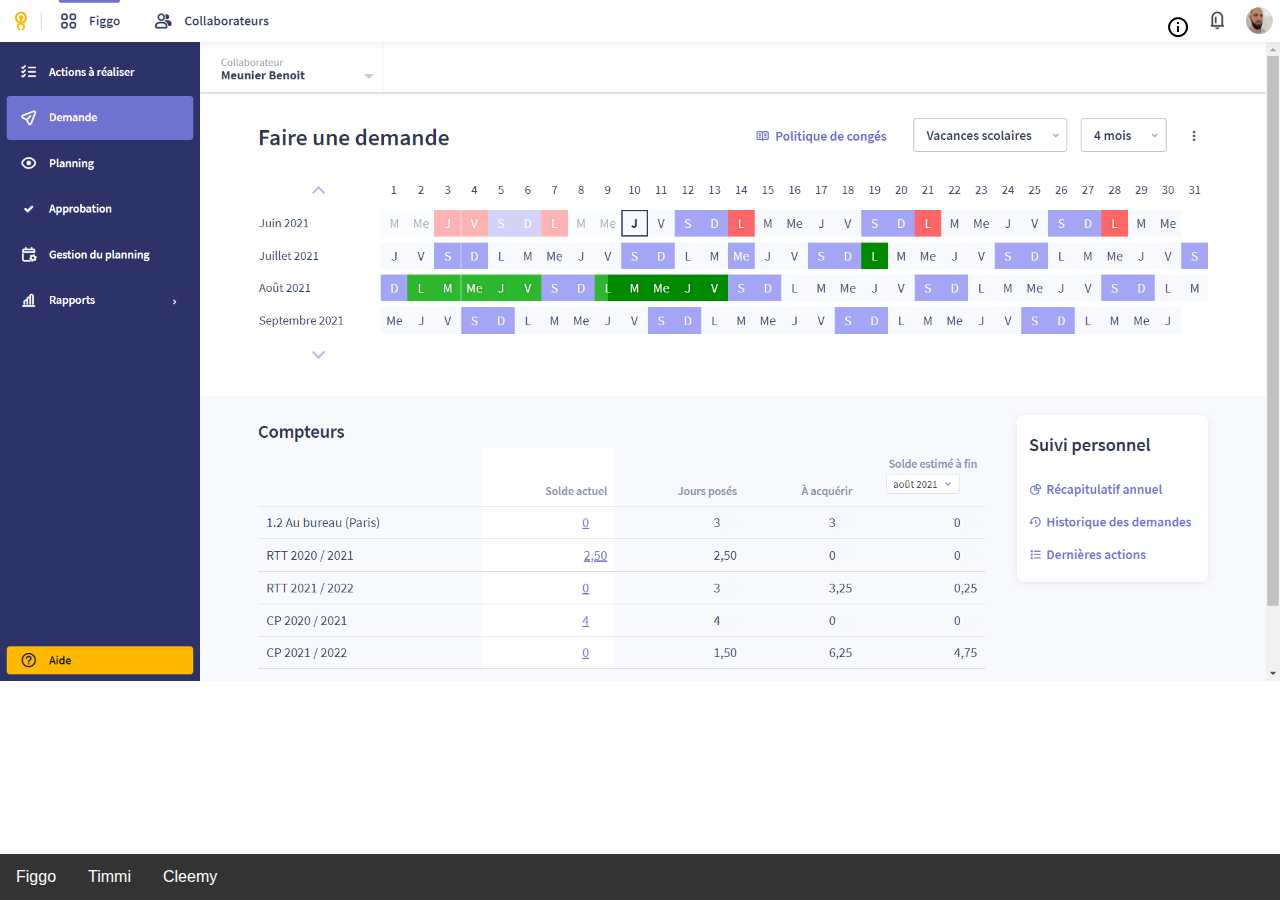
==== index.html @ 6688a510 "bme" ====
<!doctype html>
<html class="no-js" lang="en">

<head>
    <meta charset="utf-8">
    
    <!--====== Title ======-->
    <title>Smash - Bootstrap Business Template</title>
    
    <meta name="description" content="">
    <meta name="viewport" content="width=device-width, initial-scale=1">

    <!--====== Style CSS ======-->
    <link rel="stylesheet" href="css/mystyle.css">
    
    <!--====== Comm in app ======-->
    <!--====== Beamer ======-->
    <script>
        var beamer_config = {
            product_id : 'xWDIXXVd32349', //DO NOT CHANGE: This is your product code on Beamer
            selector :  '#beamerbutton', /*Optional: Id, class (or list of both) of the HTML element to use as a button*/
            filter_by_url : true,
            filter : 'all;figgo',
            //display : 'right', /*Optional: Choose how to display the Beamer panel in your site*/
            //top: 0, /*Optional: Top position offset for the notification bubble*/
            //right: 0, /*Optional: Right position offset for the notification bubble*/
            //bottom: 0, /*Optional: Bottom position offset for the notification bubble*/
            //left: 0, /*Optional: Left position offset for the notification bubble*/
            //button_position: 'bottom-right', /*Optional: Position for the notification button that shows up when the selector parameter is not set*/
            //icon: 'bell_lines', /*Optional: Alternative icon to display in the notification button*/
            //language: 'EN', /*Optional: Bring news in the language of choice*/
            //filter: 'admin', /*Optional : Bring the news for a certain role as well as all the public news*/
            //lazy: false, /*Optional : true if you want to manually start the script by calling Beamer.init()*/
            //alert : true, /*Optional : false if you don't want to initialize the selector*/
            //delay : 0, /*Optional : Delay (in milliseconds) before initializing Beamer*/
            //embed : false, /*Optional : true if you want to embed and display the feed inside the element selected by the 'selector' parameter*/
            //mobile : true, /*Optional : false if you don't want to initialize Beamer on mobile devices*/
            //notification_prompt : 'sidebar', /*Optional : override the method selected to prompt users for permission to receive web push notifications*/
            //callback : your_callback_function, /*Optional : Beamer will call this function, with the number of new features as a parameter, after the initialization*/
            //onclick : your_onclick_function(url, openInNewWindow), /*Optional : Beamer will call this function when a user clicks on a link in one of your posts*/
            //onopen : your_onopen_function, /*Optional : Beamer will call this function when opening the panel*/
            //onclose : your_onclose_function, /*Optional : Beamer will call this function when closing the panel*/
            //---------------Visitor Information---------------
            //user_firstname : "firstname", /*Optional : Input your user firstname for better statistics*/
            //user_lastname : "lastname", /*Optional : Input your user lastname for better statistics*/
            //user_email : "email", /*Optional : Input your user email for better statistics*/
            //user_id : "user_id" /*Optional : Input your user ID for better statistics*/
            Products : 'Figgo|Timmi',
            User_role : 'unrole',
            Customer_source : 'unesource',
            Customer_segment : 'unsegment',
            Customer_status : 'unstatut',
        };
    </script>
    <script type="text/javascript" src="https://app.getbeamer.com/js/beamer-embed.js" defer="defer"></script>
</head>

<body>
    <div class="container">
        <img src="./screens/Figgo.png">
        <input id="beamerbutton" type="image" class="btn" src="img/info.png" />

        <ul class="">
            <li class=""><a class="" href="index.html">Figgo</a></li>
            <li class=""><a class="" href="timmi.html">Timmi</a></li>
            <li class=""><a class="" href="cleemy.html">Cleemy</a></li>
        </ul>
    <div>
</body>

</html>
---- css/mystyle.css ----
img {
  width: 100%;
}

body {
  margin:0;
  overflow:hidden;
  font-family: Source Sans Pro,Tahoma,sans-serif;
}

ul {
  list-style-type: none;
  margin: 0;
  padding: 0;
  overflow: hidden;
  background-color: #333;
  position: fixed;
  bottom: 0;
  width: 100%;
}

li {
  float: left;
}

li a {
  display: block;
  color: white;
  text-align: center;
  padding: 14px 16px;
  text-decoration: none;
}

li a:hover:not(.active) {
  background-color: #111;
}

.container .btn {
  position: absolute;
  top: 3%;
  left: 92%;
  transform: translate(-50%, -50%);
  -ms-transform: translate(-50%, -50%);
  color: white;
  font-size: 16px;
  padding: 14px 14px;
  border: none;
  cursor: pointer;
}

.container .btn:hover {
  background-color: rgb(255, 191, 0);
}
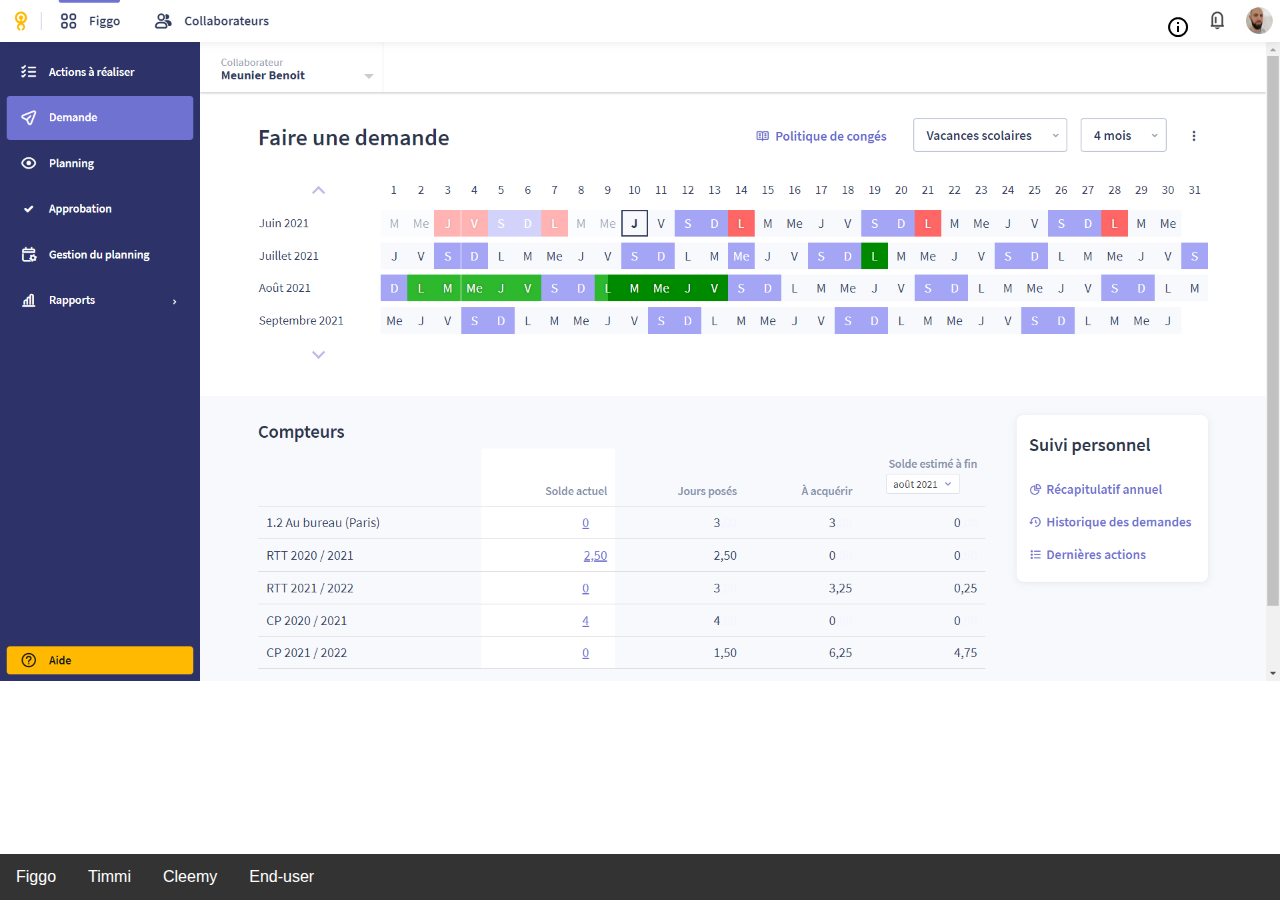
==== commit 2ed52109: "bme" ====
--- a/index.html
+++ b/index.html
@@ -20,7 +20,7 @@
             product_id : 'xWDIXXVd32349', //DO NOT CHANGE: This is your product code on Beamer
             selector :  '#beamerbutton', /*Optional: Id, class (or list of both) of the HTML element to use as a button*/
             filter_by_url : true,
-            filter : 'all;figgo',
+            filter : 'All;Figgo',
             //display : 'right', /*Optional: Choose how to display the Beamer panel in your site*/
             //top: 0, /*Optional: Top position offset for the notification bubble*/
             //right: 0, /*Optional: Right position offset for the notification bubble*/
@@ -45,11 +45,11 @@
             //user_lastname : "lastname", /*Optional : Input your user lastname for better statistics*/
             //user_email : "email", /*Optional : Input your user email for better statistics*/
             //user_id : "user_id" /*Optional : Input your user ID for better statistics*/
-            Products : 'Figgo|Timmi',
-            User_role : 'unrole',
-            Customer_source : 'unesource',
-            Customer_segment : 'unsegment',
-            Customer_status : 'unstatut',
+            Products : 'Figgo',
+            User_role : 'admin',
+            Customer_source : 'direct',
+            Customer_segment : 'midmarket',
+            Customer_status : 'active',
         };
     </script>
     <script type="text/javascript" src="https://app.getbeamer.com/js/beamer-embed.js" defer="defer"></script>
@@ -64,6 +64,7 @@
             <li class=""><a class="" href="index.html">Figgo</a></li>
             <li class=""><a class="" href="timmi.html">Timmi</a></li>
             <li class=""><a class="" href="cleemy.html">Cleemy</a></li>
+            <li class=""><a class="" href="figgo-enduser.html">End-user</a></li>            
         </ul>
     <div>
 </body>
